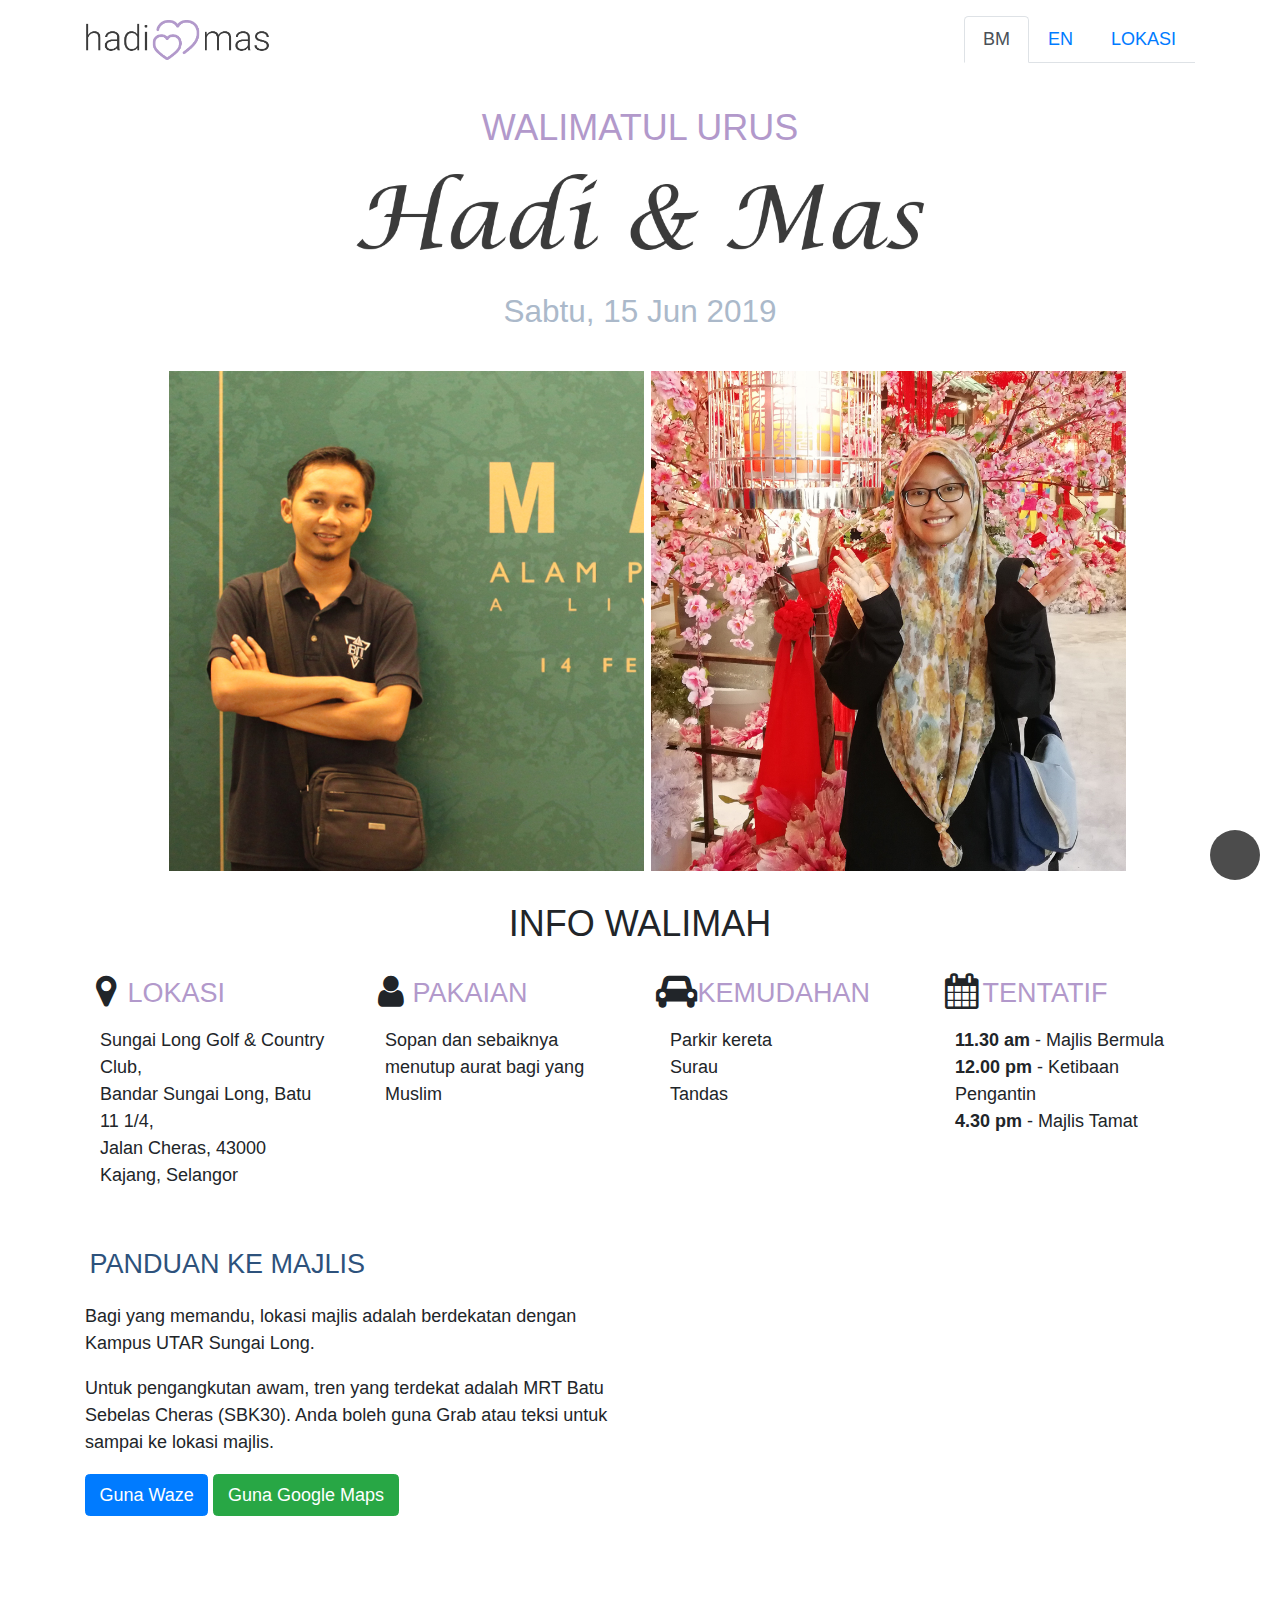
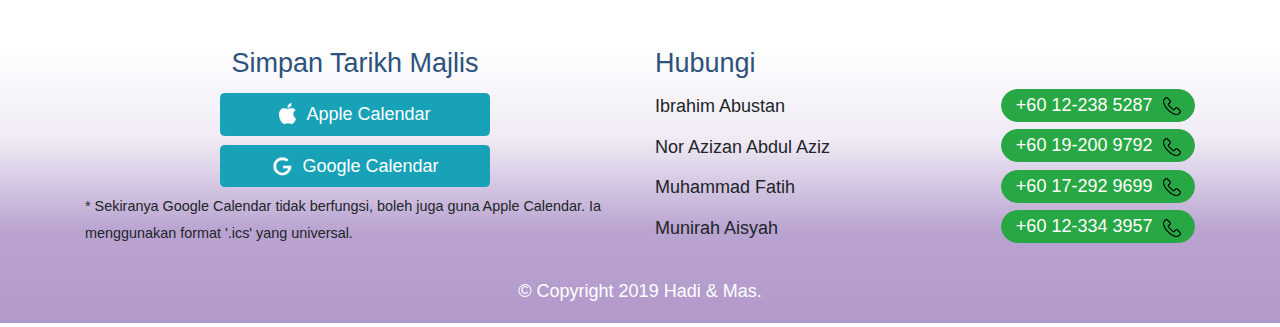
==== index.html @ 444131fc "redesign gambar pengantin and optimized image" ====
<!DOCTYPE html>
<html>

<head>
  <meta charset="utf-8">
  <meta name="viewport" content="width=device-width, initial-scale=1">
  <title>Walimatul Urus Hadi &amp; Mastura</title>
  <meta name="author" content="Mastura.AI">

  <!-- CSS dependencies -->
  <link rel="stylesheet" href="https://maxcdn.bootstrapcdn.com/font-awesome/4.5.0/css/font-awesome.min.css">
  <!-- <link rel="stylesheet" href="https://cdnjs.cloudflare.com/ajax/libs/font-awesome/4.7.0/css/font-awesome.min.css" type="text/css"> -->
  <!-- <link rel="stylesheet" href="assets/css/wireframe.css"> -->
  <link rel="stylesheet" href="https://use.fontawesome.com/releases/v5.1.0/css/all.css" integrity="sha384-lKuwvrZot6UHsBSfcMvOkWwlCMgc0TaWr+30HWe3a4ltaBwTZhyTEggF5tJv8tbt" crossorigin="anonymous">
  <link rel="stylesheet" href="https://maxcdn.bootstrapcdn.com/bootstrap/4.0.0/css/bootstrap.min.css" integrity="sha384-Gn5384xqQ1aoWXA+058RXPxPg6fy4IWvTNh0E263XmFcJlSAwiGgFAW/dAiS6JXm" crossorigin="anonymous">
  <link rel="stylesheet" href="assets/css/customStyle.css">

  <!-- Global site tag (gtag.js) - Google Analytics -->
  <script async src="https://www.googletagmanager.com/gtag/js?id=UA-134159920-1"></script>
  <script>
    window.dataLayer = window.dataLayer || [];
    function gtag(){dataLayer.push(arguments);}
    gtag('js', new Date());

    gtag('config', 'UA-134159920-1');
  </script>
</head>

<body>
  <nav class="navbar navbar-expand-md  navbar-light">
    <div class="container">
      <a href="#" class="navbar-brand d-flex align-items-center">
        <img src="assets/logo.png" class="d-inline-block align-top" alt="" height="50">
        <strong></strong>
      </a>
      <button class="navbar-toggler navbar-toggler-right" type="button" data-toggle="collapse" data-target="#navbar2SupportedContent">
        <span class="navbar-toggler-icon "></span>
      </button>
      <div class="collapse navbar-collapse text-center justify-content-end" id="navbar2SupportedContent">
        <ul class="nav nav-tabs">
          <li class="nav-item">
            <a class="active nav-link" href="" onclick="">BM</a>
          </li>
          <li class="nav-item">
            <a class="nav-link" href="" onclick="">EN</a>
          </li>
          <li class="nav-item">
            <a class="nav-link" href="" onclick="">LOKASI</a>
          </li>
        </ul>
      </div>
    </div>
  </nav>
  <div class="text-center text-tarikh w-100 py-4">
    <div class="container">
      <div class="row justify-content-center">
        <div class="col-md-9" style="max-width: 600px;"">
          <h2 class="text-uppercase text-walimah">Walimatul Urus</h2>
          <img class="img-fluid d-block" src="assets/Hadi&Mas.png">
          <h3 >Sabtu, 15 Jun 2019</h3>
        </div>
      </div>
    </div>
  </div>
  <div class="">
    <div class="container">
      <div class="row">
        <div class="col-md-1"></div>

        <div class="col-md-5 bg-hadi-cover">
          <!-- <img class="d-block box-shadow img-fluid p-1" src="assets/Hadi.jpg">  -->
        </div>
        <div class="col-md-5 bg-mas-cover">
          <!-- <img class="d-block box-shadow img-fluid p-1" src="assets/Mas.jpg">  -->
        </div>
        <div class="col-md-1"></div>

      </div>
    </div>
  </div>
  <div class="py-3">
    <div class="container">
      <div class="row">
        <div class="col-md-12 my-2">
          <h2 class="text-center">INFO WALIMAH</h2>
        </div>
      </div>
      <div class="row">

        <div class="col-md-3">
          <div class="row no-gutters my-2">
              <div class="col-2 text-center">
              <i class="d-block fa fa-2x fa-map-marker"></i>
            </div>
            <div class="col-10 mt-1">
              <h4 class="text-walimah">
                LOKASI
              </h4>
            </div>
          </div>
          <div class="col-12 text-lg order-lg-1">
            <p>Sungai Long Golf & Country Club, <br>
              Bandar Sungai Long, Batu 11 1/4, <br>
              Jalan Cheras, 43000 Kajang, Selangor</p>
          </div>
        </div>

        <div class="col-md-3">
          <div class="row no-gutters my-2">
              <div class="col-2 text-center">
              <i class="fa fa-user d-block fa-2x"></i>
            </div>
            <div class="col-10 mt-1">
              <h4 class="text-walimah">
                PAKAIAN
              </h4>
            </div>
          </div>
          <div class="col-12">
            <p>Sopan dan sebaiknya menutup aurat bagi yang Muslim</p>
          </div>
        </div>

        <div class="col-md-3">
          <div class="row no-gutters my-2">
            <div class="col-2 text-center">
              <i class="fa fa-2x fa-car"></i>
            </div>
            <div class="col-10 mt-1">
              <h4 class="text-walimah">
              KEMUDAHAN
              </h4>
            </div>
          </div>
          <div class="col-12">
            <p>Parkir kereta
              <br>Surau
              <br>Tandas
            </p>
          </div>
        </div>

        <div class="col-md-3">
          <div class="row no-gutters my-2">
            <div class="col-2 text-center">
              <i class="d-block mx-auto fa fa-2x fa-calendar"></i>
            </div>
            <div class="col-10 mt-1">
              <h4 class="text-walimah">
              TENTATIF
              </h4>
            </div>
          </div>
          <div class="col-12">
            <p>
              <strong>11.30 am</strong> - Majlis Bermula<br>
              <strong>12.00 pm</strong> - Ketibaan Pengantin<br>
              <strong>4.30 pm</strong> - Majlis Tamat
            </p>
          </div>
        </div>

      </div>
    </div>
  </div>

  <div class="py-3">
    <div class="container">
      <div class="row">
        <div class="col-md-6 mb-4">
          <h4 class="text-dark p-1">
            PANDUAN KE MAJLIS
          </h4>
          <p class="my-3">
              Bagi yang memandu, lokasi majlis adalah berdekatan dengan Kampus UTAR Sungai Long.</p>
          <p class="my-3">
              Untuk pengangkutan awam, tren yang terdekat adalah MRT Batu Sebelas Cheras (SBK30). Anda boleh guna Grab atau teksi untuk sampai ke lokasi majlis.</p>
          <a class="btn btn-primary"
            href="https://waze.com/ul/hw283k9cqy" target="_blank">Guna Waze </a>
          <a class="btn btn-success"
            href="https://goo.gl/maps/rqmS5gScA3T2" target="_blank">Guna Google Maps </a>
        </div>
        <div class="col-md-6 my-2">
            <iframe src="https://www.google.com/maps/embed?pb=!1m14!1m8!1m3!1d31873.569525898343!2d101.7592323!3d3.0420231!3m2!1i1024!2i768!4f13.1!3m3!1m2!1s0x31cc3358bcd75da1%3A0x70e3d50fc42bfb59!2sSungai+Long+Golf+%26+Country+Club!5e0!3m2!1sen!2smy!4v1549622016093" 
              width="600" height="350" frameborder="0" style="border:0" allowfullscreen></iframe>
        </div>
      </div>
    </div>
  </div>
  <div class="bg-primary filter-fade-in mt-3 mb-1">
    <div class="container">
      <div class="row">

        <div class="col-md-6 mb-4">
          <h4 class="text-center text-dark">Simpan Tarikh Majlis</h4>

          <div class="row mt-2">
            <div class="col-12 text-center my-1">
              <a class="btn btn-info col-sm-6" target="_blank" href="./assets/hadixmas_wedding.ics">
                <img class="apple" src="./assets/apple-logo.png">
                  Apple Calendar
              </a>
            </div>
            <div class="col-12 text-center my-1">
              <a  class="btn btn-info col-sm-6" target="_blank" 
                href="https://calendar.google.com/event?action=TEMPLATE&tmeid=NDducWpnNWltYnI3MzZxMzdxcmNsNXEzNHMgNGhxNGlnaDdidm90Y2pidGdoZW42bWc3MG9AZw&tmsrc=4hq4igh7bvotcjbtghen6mg70o%40group.calendar.google.com">
                <img class="google" src="./assets/google-logo.png">                
                Google Calendar              
              </a>
            </div>
          </div>
          <small>* Sekiranya Google Calendar tidak berfungsi, boleh juga guna Apple Calendar. Ia menggunakan format '.ics' yang universal.</small>
        </div>

        <div class="text-left col-md-6 mb-4 no-gutters">
          <h4 class="text-dark">Hubungi</h4>

          <ul class="list-inline mb-2">
            <li class="list-inline-item mt-1">
              Ibrahim Abustan
            </li>
            <li class="list-inline-item float-right">
              <button type="button" class="btn btn-success contact" data-toggle="modal" data-target="#contactPerson1">
                +60 12-238 5287
                <img class="phone" src="./assets/phone-icon.png">
              </button>
            </li>
          </ul>

          <!-- Modal -->
          <div class="modal fade" id="contactPerson1" tabindex="-1" role="dialog" aria-labelledby="contactPerson1Label" aria-hidden="true">
            <div class="modal-dialog modal-dialog-centered" role="document">
              <div class="modal-content">
                <div class="modal-header">
                  <h5 class="modal-title" id="contactPerson1Label">Contact</h5>
                  <button type="button" class="close" data-dismiss="modal" aria-label="Close">
                    <span aria-hidden="true">&times;</span>
                  </button>
                </div>
                <div class="modal-body">
                  <ul class="list-group list-group-flush">
                    <li class="list-group-item bg-light py-1">
                      <a href="https://api.whatsapp.com/send?phone=60122385287" class="ga-contact-call ">
                        <img class="whatsapp" src="./assets/whatsapp-icon.png">
                        <span class="whatsapp-text align-middle">Whatsapp</span>
                      </a>
                    </li>
                    <li class="list-group-item bg-light py-1">
                      <a class="ga-contact-call " href="tel:60122385287">
                        <img class="call" src="./assets/phone-icon.png">
                        <span class="call-text align-middle">Call</span>
                      </a>
                    </li>
                  </ul>
                </div>
              </div>
            </div>
          </div>

          <ul class="list-inline mb-2">
            <li class="list-inline-item mt-1">
              Nor Azizan Abdul Aziz
            </li>
            <li class="list-inline-item float-right">
              <button type="button" class="btn btn-success contact" data-toggle="modal" data-target="#contactPerson2">
                +60 19-200 9792
                <img class="phone" src="./assets/phone-icon.png">
              </button>
            </li>
          </ul>

          <!-- Modal -->
          <div class="modal fade" id="contactPerson2" tabindex="-1" role="dialog" aria-labelledby="contactPerson2Label" aria-hidden="true">
            <div class="modal-dialog modal-dialog-centered" role="document">
              <div class="modal-content">
                <div class="modal-header">
                  <h5 class="modal-title" id="contactPerson2Label">Contact</h5>
                  <button type="button" class="close" data-dismiss="modal" aria-label="Close">
                    <span aria-hidden="true">&times;</span>
                  </button>
                </div>
                <div class="modal-body">
                  <ul class="list-group list-group-flush">
                    <li class="list-group-item bg-light py-1">
                      <a href="https://api.whatsapp.com/send?phone=60192009792" class="ga-contact-call ">
                        <img class="whatsapp" src="./assets/whatsapp-icon.png">
                        <span class="whatsapp-text align-middle">Whatsapp</span>
                      </a>
                    </li>
                    <li class="list-group-item bg-light py-1">
                      <a class="ga-contact-call " href="tel:60192009792">
                        <img class="call" src="./assets/phone-icon.png">
                        <span class="call-text align-middle">Call</span>
                      </a>
                    </li>
                  </ul>
                </div>
              </div>
            </div>
          </div>

          <ul class="list-inline mb-2">
            <li class="list-inline-item mt-1">
              Muhammad Fatih
            </li>
            <li class="list-inline-item float-right">
              <button type="button" class="btn btn-success contact" data-toggle="modal" data-target="#contactPerson3">
                +60 17-292 9699
                <img class="phone" src="./assets/phone-icon.png">
              </button>
            </li>
          </ul>

          <!-- Modal -->
          <div class="modal fade" id="contactPerson3" tabindex="-1" role="dialog" aria-labelledby="contactPerson3Label" aria-hidden="true">
            <div class="modal-dialog modal-dialog-centered" role="document">
              <div class="modal-content">
                <div class="modal-header">
                  <h5 class="modal-title" id="contactPerson3Label">Contact</h5>
                  <button type="button" class="close" data-dismiss="modal" aria-label="Close">
                    <span aria-hidden="true">&times;</span>
                  </button>
                </div>
                <div class="modal-body">
                  <ul class="list-group list-group-flush">
                    <li class="list-group-item bg-light py-1">
                      <a href="https://api.whatsapp.com/send?phone=60172929699" class="ga-contact-call ">
                        <img class="whatsapp" src="./assets/whatsapp-icon.png">
                        <span class="whatsapp-text align-middle">Whatsapp</span>
                      </a>
                    </li>
                    <li class="list-group-item bg-light py-1">
                      <a class="ga-contact-call " href="tel:60172929699">
                        <img class="call" src="./assets/phone-icon.png">
                        <span class="call-text align-middle">Call</span>
                      </a>
                    </li>
                  </ul>
                </div>
              </div>
            </div>
          </div>

          <ul class="list-inline mb-2">
            <li class="list-inline-item mt-1">
              Munirah Aisyah
            </li>
            <li class="list-inline-item float-right">
              <button type="button" class="btn btn-success contact" data-toggle="modal" data-target="#contactPerson4">
                +60 12-334 3957
                <img class="phone" src="./assets/phone-icon.png">
              </button>
            </li>
          </ul>

          <!-- Modal -->
          <div class="modal fade" id="contactPerson4" tabindex="-1" role="dialog" aria-labelledby="contactPerson4Label" aria-hidden="true">
            <div class="modal-dialog modal-dialog-centered" role="document">
              <div class="modal-content">
                <div class="modal-header">
                  <h5 class="modal-title" id="contactPerson4Label">Contact</h5>
                  <button type="button" class="close" data-dismiss="modal" aria-label="Close">
                    <span aria-hidden="true">&times;</span>
                  </button>
                </div>
                <div class="modal-body">
                  <ul class="list-group list-group-flush">
                    <li class="list-group-item bg-light py-1">
                      <a href="https://api.whatsapp.com/send?phone=60123343957" class="ga-contact-call ">
                        <img class="whatsapp" src="./assets/whatsapp-icon.png">
                        <span class="whatsapp-text align-middle">Whatsapp</span>
                      </a>
                    </li>
                    <li class="list-group-item bg-light py-1">
                      <a class="ga-contact-call " href="tel:60123343957">
                        <img class="call" src="./assets/phone-icon.png">
                        <span class="call-text align-middle">Call</span>
                      </a>
                    </li>
                  </ul>
                </div>
              </div>
            </div>
          </div>
        </div>
      </div>

      <div class="row">
        <div class="col-md-12">
          <p class="text-center text-white">© Copyright 2019 Hadi & Mas. </p>
        </div>
      </div>

    </div>
  </div>

  <a onclick="topFunction()" id="myBtn" class="return-to-top" title="Go to top">
      <i class="fas fa-5x fa-angle-up"></i>
  </a>
  <!-- jQuery library -->
  <script src="https://code.jquery.com/jquery-3.2.1.slim.min.js" 
          integrity="sha384-KJ3o2DKtIkvYIK3UENzmM7KCkRr/rE9/Qpg6aAZGJwFDMVNA/GpGFF93hXpG5KkN" 
          crossorigin="anonymous"></script>
  <!-- Popper -->
  <script src="https://cdnjs.cloudflare.com/ajax/libs/popper.js/1.12.9/umd/popper.min.js" 
          integrity="sha384-ApNbgh9B+Y1QKtv3Rn7W3mgPxhU9K/ScQsAP7hUibX39j7fakFPskvXusvfa0b4Q" 
          crossorigin="anonymous"></script>
  <!-- Latest compiled and minified Bootstrap JavaScript -->
  <script src="https://maxcdn.bootstrapcdn.com/bootstrap/4.0.0/js/bootstrap.min.js" 
          integrity="sha384-JZR6Spejh4U02d8jOt6vLEHfe/JQGiRRSQQxSfFWpi1MquVdAyjUar5+76PVCmYl" 
          crossorigin="anonymous"></script>

  
  <!-- =======  custom script start here ======= -->

  <script>
    // When the user clicks on the button, scroll to the top of the document
    function topFunction() {
        document.body.scrollTop = 0;
        document.documentElement.scrollTop = 0;
    }
  </script>

</body>

</html>
---- assets/css/customStyle.css ----
iframe {
    display: block;
    width: 100%;
}

html,
body {
    font-size: 14px !important;
}

.h1 {
    font-size: 1.602em;
}

.h2 {
    font-size: 1.424em;
}

.h3 {
    font-size: 1.266em;
}

.h4 {
    font-size: 1.125em;
}

.h5 {
    font-size: 0.889em;
}

.h6 {
    font-size: 0.79em;
}

.display-1 {
    font-size: 3.906em;
}

.display-2 {
    font-size: 3.125em;
}

.display-3 {
    font-size: 2.5em;
}

.display-4 {
    font-size: 2em;
}


.return-to-top {
    position: fixed;
    bottom: 20px;
    right: 20px;
    background: rgb(0, 0, 0);
    background: rgba(0, 0, 0, 0.7);
    width: 50px;
    height: 50px;
    display: block;
    text-decoration: none;
    -webkit-border-radius: 35px;
    -moz-border-radius: 35px;
    border-radius: 35px;
    -webkit-transition: all 0.3s linear;
    -moz-transition: all 0.3s ease;
    -ms-transition: all 0.3s ease;
    -o-transition: all 0.3s ease;
    transition: all 0.3s ease;
}

.return-to-top i {
    color: #fff;
    margin: 0;
    position: relative;
    left: 16px;
    top: 6px;
    font-size: 30px;
    -webkit-transition: all 0.3s ease;
    -moz-transition: all 0.3s ease;
    -ms-transition: all 0.3s ease;
    -o-transition: all 0.3s ease;
    transition: all 0.3s ease;
}

.return-to-top:hover {
    background: rgba(0, 0, 0, 0.9);
}

.return-to-top:hover i {
    color: #fff;
    top: 1px;
}

.bg-hadi-cover {
    max-width: 100%;
    height: 500px;
    background: url(../Hadi.jpg);
    background-size: cover;
    margin: 0.2em;
    background-position-x: 0em;
}

.bg-mas-cover {
    max-width: 100%;
    height: 500px;
    background: url(../Mas.jpg);
    background-size: cover;
    margin: 0.2em;
    background-position-x: -1em;
}

@media screen and (max-width: 900px) {

    .bg-mas-cover {
        max-width: 100%;
        height: 500px;
        background: url(../Mas.jpg);
        background-size: cover;
        margin: 0.2em;
        background-position-x: -9em;
    }
}

@media screen and (max-width: 600px) {

    .return-to-top {
        position: fixed;
        bottom: 15px;
        right: 15px;
        background: rgb(0, 0, 0);
        background: rgba(0, 0, 0, 0.7);
        width: 45px;
        height: 45px;
        display: block;
        text-decoration: none;
        -webkit-border-radius: 35px;
        -moz-border-radius: 35px;
        border-radius: 35px;
        -webkit-transition: all 0.3s linear;
        -moz-transition: all 0.3s ease;
        -ms-transition: all 0.3s ease;
        -o-transition: all 0.3s ease;
        transition: all 0.3s ease;
    }
    
    .return-to-top i {
        color: #fff;
        margin: 0;
        position: relative;
        left: 14px;
        top: 6px;
        font-size: 30px;
        -webkit-transition: all 0.3s ease;
        -moz-transition: all 0.3s ease;
        -ms-transition: all 0.3s ease;
        -o-transition: all 0.3s ease;
        transition: all 0.3s ease;
    }
    .bg-hadi-cover {
        width: 48%;
        height: 300px;
        background: url("../Hadi.jpg");
        background-size: cover;
        margin: 0.2em;
        background-position-x: -1em;
    }
    .bg-mas-cover {
        width: 48%;
        height: 300px;
        background: url("../Mas.jpg");
        background-size: cover;
        margin: 0.2em;
        background-position-x: -6em;
    }
}



@media (min-width: 48em) {
    .h1 {
        font-size: 2.441em;
    }
    .h2 {
        font-size: 1.953em;
    }
    .h3 {
        font-size: 1.563em;
    }
    .h4 {
        font-size: 1.25em;
    }
    .display-1 {
        font-size: 6em;
    }
    .display-2 {
        font-size: 5.5em;
    }
    .display-3 {
        font-size: 4.5em;
    }
    .display-4 {
        font-size: 3.5em;
    }
}

/* Large devices (desktops, 62em and up) */

@media (min-width: 62em) {
    html,
    body {
        font-size: 16px !important;
    }
}

/* Extra large devices (large desktops, 75em and up) */

@media (min-width: 75em) {
    html,
    body {
        font-size: 18px !important;
    }
}



.sticky-action {
    box-shadow: 0 2px 8px rgba(0,0,0,.7);
    background-color: #fff;
    width: 100%;
    position: fixed;
    bottom: 0%;
    margin: 0 auto;
    left: 0;
    right: 0;
    max-width: 400px;
    padding: 5px 0;
    z-index: 10;
    font-weight: 400;
    font-style: normal;
}

img[class~=whatsapp] {
    /* height: .239583333in; */
    /* height: 24px; */
    /* margin: 0px -12px 2px -7px; */
    height: 50px;
    /* box-shadow: 2px 2px 9px #999;
    border-radius: 50px;
    background-color: #25d366; */
}

img[class~=phone] {
    height: 18px;
    margin-left: 5px;
    /* margin: 14px; */
}

img[class~=call] {
    height: 23px;
    margin: 14px;
}

img[class~=google] {
    /* display: block; */
    margin: 2px 3px 1px 1px;
    height: 22px;
}

img[class~=apple] {
    /* display: block; */
    margin: 0px 6px 4px 0px;
    height: 21px;
}

.whatsapp-text{
    font-size: 20px;
    padding-left: 15px;
}

.call-text{
    font-size: 20px;
    padding-left: 15px;
}

.ga-contact-call{
    display: block;
}

.contact{
    border-radius: 25px;
    padding-top: 2px;
    padding-bottom: 2px;
}

.crop {
    max-width: 375px; 
    overflow: hidden; 
}

/* .bg-cover {
    width: 200px;
    height: 300px;
    background: url("../Hadi.jpg");
    background-size: cover;
    outline: 1px solid red;
  } */

.crop img { 
    max-width: initial; /* Maybe optional. See note below */ 
}

.float{
	/* position:fixed;
	width:60px;
	height:60px;
	bottom:40px;
	right:40px; */
    background-color: #25d366;
    color: #FFF;
    border-radius: 50px;
    text-align: center;
    /* font-size: 30px; */
    box-shadow: 2px 2px 3px #999;
    /* z-index: 100; */
    padding: 6px;
}



/* COLORING */

.text-walimah {
    color: #b299cb !important;
}

.text-tarikh {
    color: #abb9ca !important;
}

.text-dark {
    color: #2d527c !important;
}

h2, .h2 {
    font-size: 2rem;
}

.text-title {
    font-weight: bolder;
}

.filter-fade-in {
    overflow: hidden;
    position: relative;
}

.filter-fade-in:before {
    position: absolute;
    top: 0px;
    left: 0px;
    width: 100%;
    height: 100%;
    content: ' ';
    background: linear-gradient(#ffffff, rgba(255, 255, 255, 0.8), rgba(255, 255, 255, 0.1), rgba(255, 255, 255, 0));
}

.bg-primary {
    background-color: #b299cb !important;
}
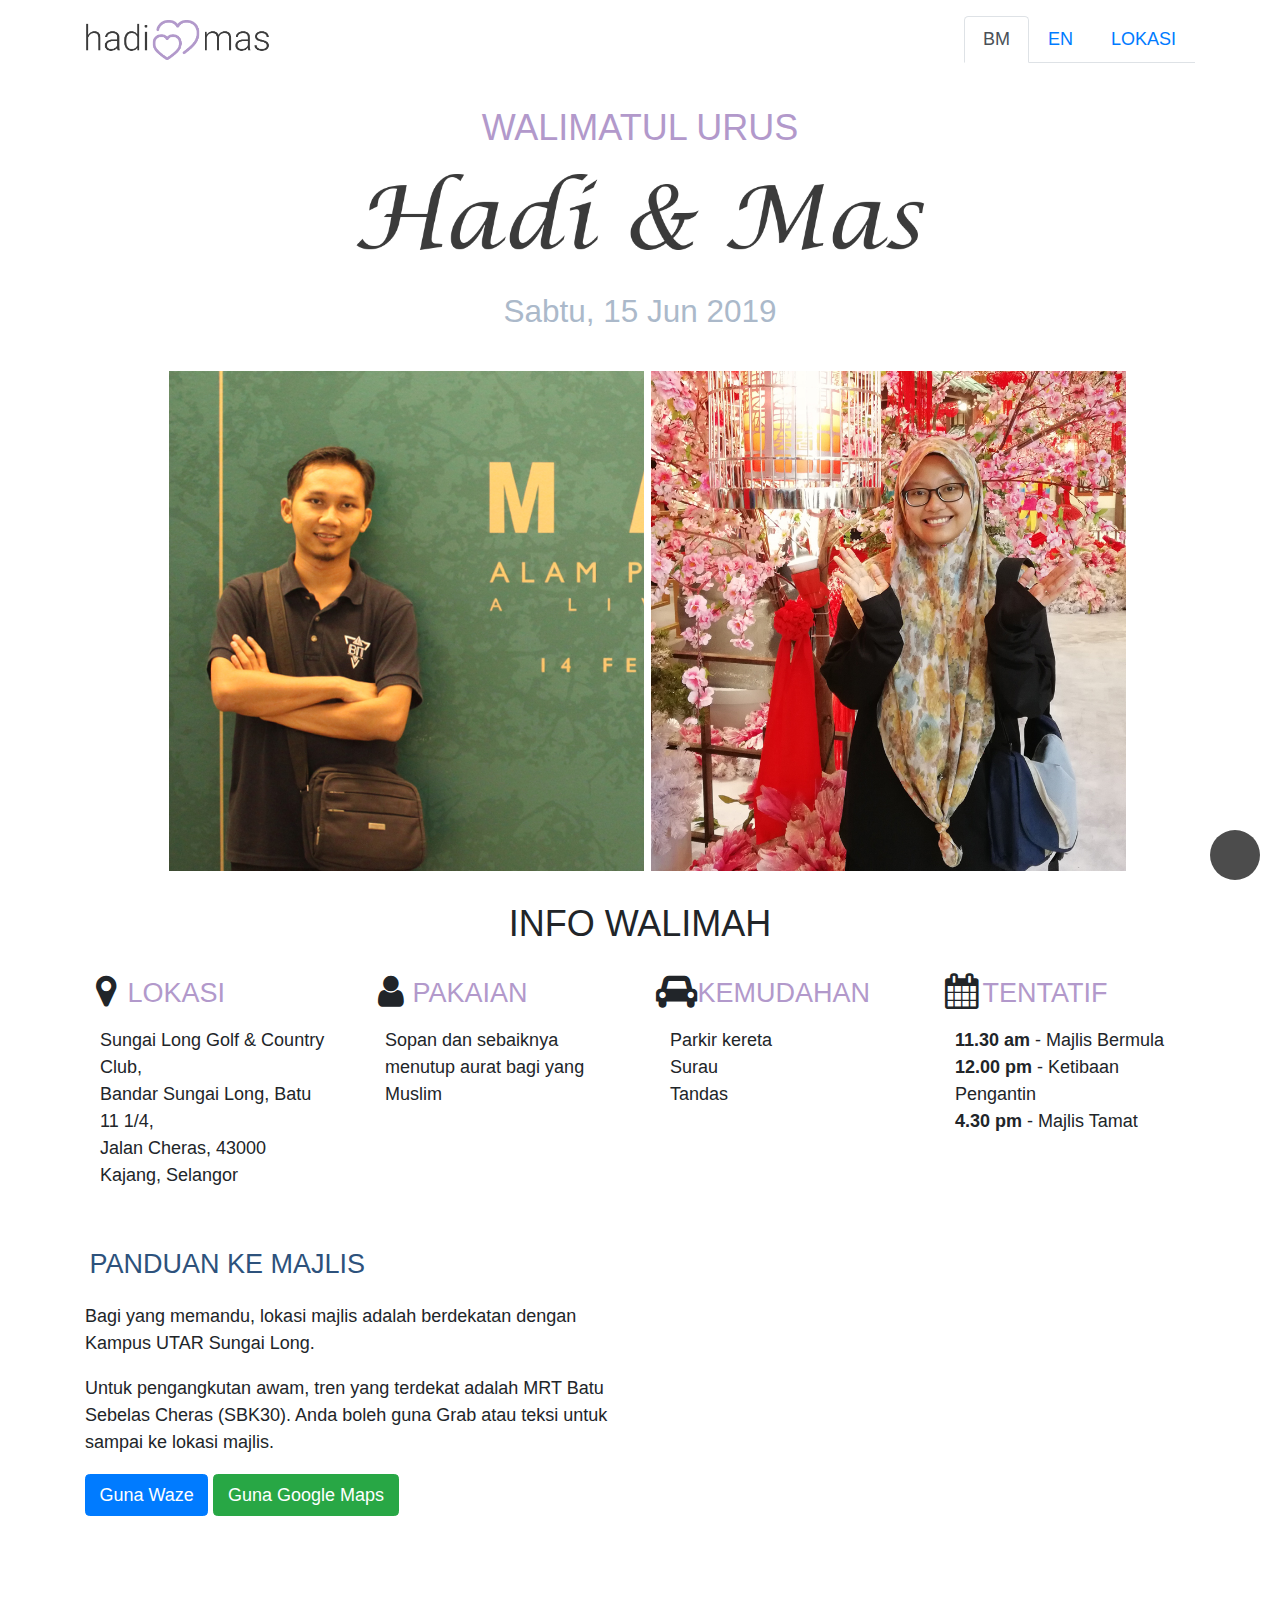
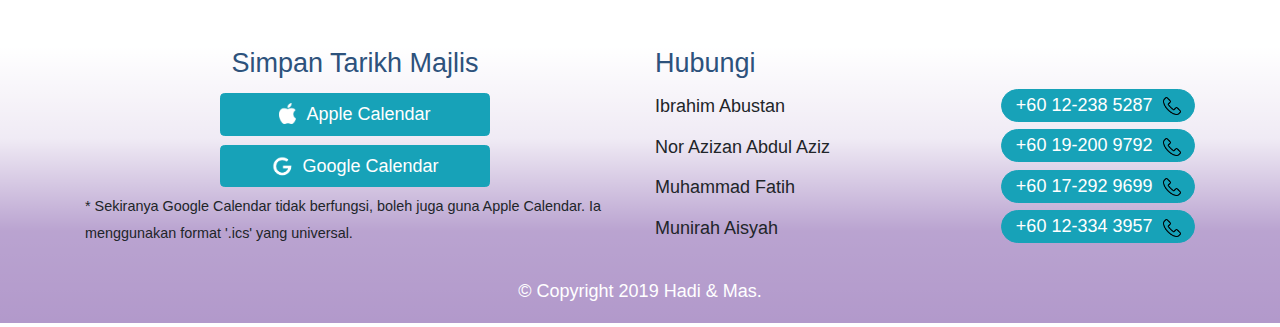
==== commit 02365e10: "add google event analytic" ====
--- a/index.html
+++ b/index.html
@@ -175,9 +175,9 @@
               Bagi yang memandu, lokasi majlis adalah berdekatan dengan Kampus UTAR Sungai Long.</p>
           <p class="my-3">
               Untuk pengangkutan awam, tren yang terdekat adalah MRT Batu Sebelas Cheras (SBK30). Anda boleh guna Grab atau teksi untuk sampai ke lokasi majlis.</p>
-          <a class="btn btn-primary"
+          <a class="btn btn-primary" onclick="mapEventWaze()"
             href="https://waze.com/ul/hw283k9cqy" target="_blank">Guna Waze </a>
-          <a class="btn btn-success"
+          <a class="btn btn-success" onclick="mapEventGoogle()"
             href="https://goo.gl/maps/rqmS5gScA3T2" target="_blank">Guna Google Maps </a>
         </div>
         <div class="col-md-6 my-2">
@@ -196,13 +196,13 @@
 
           <div class="row mt-2">
             <div class="col-12 text-center my-1">
-              <a class="btn btn-info col-sm-6" target="_blank" href="./assets/hadixmas_wedding.ics">
+              <a class="btn btn-info col-sm-6" onclick="CalendarApple()" target="_blank" href="./assets/hadixmas_wedding.ics">
                 <img class="apple" src="./assets/apple-logo.png">
                   Apple Calendar
               </a>
             </div>
             <div class="col-12 text-center my-1">
-              <a  class="btn btn-info col-sm-6" target="_blank" 
+              <a  class="btn btn-info col-sm-6" onclick="CalendarGoogle()" target="_blank" 
                 href="https://calendar.google.com/event?action=TEMPLATE&tmeid=NDducWpnNWltYnI3MzZxMzdxcmNsNXEzNHMgNGhxNGlnaDdidm90Y2pidGdoZW42bWc3MG9AZw&tmsrc=4hq4igh7bvotcjbtghen6mg70o%40group.calendar.google.com">
                 <img class="google" src="./assets/google-logo.png">                
                 Google Calendar              
@@ -220,7 +220,7 @@
               Ibrahim Abustan
             </li>
             <li class="list-inline-item float-right">
-              <button type="button" class="btn btn-success contact" data-toggle="modal" data-target="#contactPerson1">
+              <button type="button" onclick="contactEvent()" class="btn btn-info contact" data-toggle="modal" data-target="#contactPerson1">
                 +60 12-238 5287
                 <img class="phone" src="./assets/phone-icon.png">
               </button>
@@ -240,13 +240,13 @@
                 <div class="modal-body">
                   <ul class="list-group list-group-flush">
                     <li class="list-group-item bg-light py-1">
-                      <a href="https://api.whatsapp.com/send?phone=60122385287" class="ga-contact-call ">
+                      <a href="https://api.whatsapp.com/send?phone=60122385287" onclick="contactEventWhatsapp()" class="ga-contact-call ">
                         <img class="whatsapp" src="./assets/whatsapp-icon.png">
                         <span class="whatsapp-text align-middle">Whatsapp</span>
                       </a>
                     </li>
                     <li class="list-group-item bg-light py-1">
-                      <a class="ga-contact-call " href="tel:60122385287">
+                      <a class="ga-contact-call " href="tel:60122385287" onclick="contactEventCall()">
                         <img class="call" src="./assets/phone-icon.png">
                         <span class="call-text align-middle">Call</span>
                       </a>
@@ -262,7 +262,7 @@
               Nor Azizan Abdul Aziz
             </li>
             <li class="list-inline-item float-right">
-              <button type="button" class="btn btn-success contact" data-toggle="modal" data-target="#contactPerson2">
+              <button type="button" onclick="contactEvent()" class="btn btn-info contact" data-toggle="modal" data-target="#contactPerson2">
                 +60 19-200 9792
                 <img class="phone" src="./assets/phone-icon.png">
               </button>
@@ -282,13 +282,13 @@
                 <div class="modal-body">
                   <ul class="list-group list-group-flush">
                     <li class="list-group-item bg-light py-1">
-                      <a href="https://api.whatsapp.com/send?phone=60192009792" class="ga-contact-call ">
+                      <a href="https://api.whatsapp.com/send?phone=60192009792" onclick="contactEventWhatsapp()" class="ga-contact-call ">
                         <img class="whatsapp" src="./assets/whatsapp-icon.png">
                         <span class="whatsapp-text align-middle">Whatsapp</span>
                       </a>
                     </li>
                     <li class="list-group-item bg-light py-1">
-                      <a class="ga-contact-call " href="tel:60192009792">
+                      <a class="ga-contact-call " href="tel:60192009792" onclick="contactEventCall()">
                         <img class="call" src="./assets/phone-icon.png">
                         <span class="call-text align-middle">Call</span>
                       </a>
@@ -304,7 +304,7 @@
               Muhammad Fatih
             </li>
             <li class="list-inline-item float-right">
-              <button type="button" class="btn btn-success contact" data-toggle="modal" data-target="#contactPerson3">
+              <button type="button" onclick="contactEvent()" class="btn btn-info contact" data-toggle="modal" data-target="#contactPerson3">
                 +60 17-292 9699
                 <img class="phone" src="./assets/phone-icon.png">
               </button>
@@ -324,13 +324,13 @@
                 <div class="modal-body">
                   <ul class="list-group list-group-flush">
                     <li class="list-group-item bg-light py-1">
-                      <a href="https://api.whatsapp.com/send?phone=60172929699" class="ga-contact-call ">
+                      <a href="https://api.whatsapp.com/send?phone=60172929699" onclick="contactEventWhatsapp()" class="ga-contact-call ">
                         <img class="whatsapp" src="./assets/whatsapp-icon.png">
                         <span class="whatsapp-text align-middle">Whatsapp</span>
                       </a>
                     </li>
                     <li class="list-group-item bg-light py-1">
-                      <a class="ga-contact-call " href="tel:60172929699">
+                      <a class="ga-contact-call " href="tel:60172929699" onclick="contactEventCall()">
                         <img class="call" src="./assets/phone-icon.png">
                         <span class="call-text align-middle">Call</span>
                       </a>
@@ -346,7 +346,7 @@
               Munirah Aisyah
             </li>
             <li class="list-inline-item float-right">
-              <button type="button" class="btn btn-success contact" data-toggle="modal" data-target="#contactPerson4">
+              <button type="button" onclick="contactEvent()" class="btn btn-info contact" data-toggle="modal" data-target="#contactPerson4">
                 +60 12-334 3957
                 <img class="phone" src="./assets/phone-icon.png">
               </button>
@@ -366,13 +366,13 @@
                 <div class="modal-body">
                   <ul class="list-group list-group-flush">
                     <li class="list-group-item bg-light py-1">
-                      <a href="https://api.whatsapp.com/send?phone=60123343957" class="ga-contact-call ">
+                      <a href="https://api.whatsapp.com/send?phone=60123343957" onclick="contactEventWhatsapp()" class="ga-contact-call ">
                         <img class="whatsapp" src="./assets/whatsapp-icon.png">
                         <span class="whatsapp-text align-middle">Whatsapp</span>
                       </a>
                     </li>
                     <li class="list-group-item bg-light py-1">
-                      <a class="ga-contact-call " href="tel:60123343957">
+                      <a class="ga-contact-call " href="tel:60123343957" onclick="contactEventCall()">
                         <img class="call" src="./assets/phone-icon.png">
                         <span class="call-text align-middle">Call</span>
                       </a>
@@ -419,6 +419,34 @@
         document.body.scrollTop = 0;
         document.documentElement.scrollTop = 0;
     }
+
+    function mapEventGoogle(){
+      ga('send', 'event', 'Maps', 'click', 'Google Map');
+    }
+
+    function mapEventWaze(){
+      ga('send', 'event', 'Maps', 'click', 'Waze');
+    }
+
+    function CalendarGoogle(){
+      ga('send', 'event', 'Calendar', 'click', 'Google Calendar');
+    }
+
+    function CalendarApple(){
+      ga('send', 'event', 'Calendar', 'click', 'Apple Calendar');
+    }
+
+    function contactEvent(){
+      ga('send', 'event', 'Contact', 'click', 'button');
+    }
+
+    function contactEventWhatsapp(){
+      ga('send', 'event', 'Contact', 'click', 'Whatsapp');
+    }
+
+    function contactEventCall(){
+      ga('send', 'event', 'Contact', 'click', 'Call');
+    }
   </script>
 
 </body>
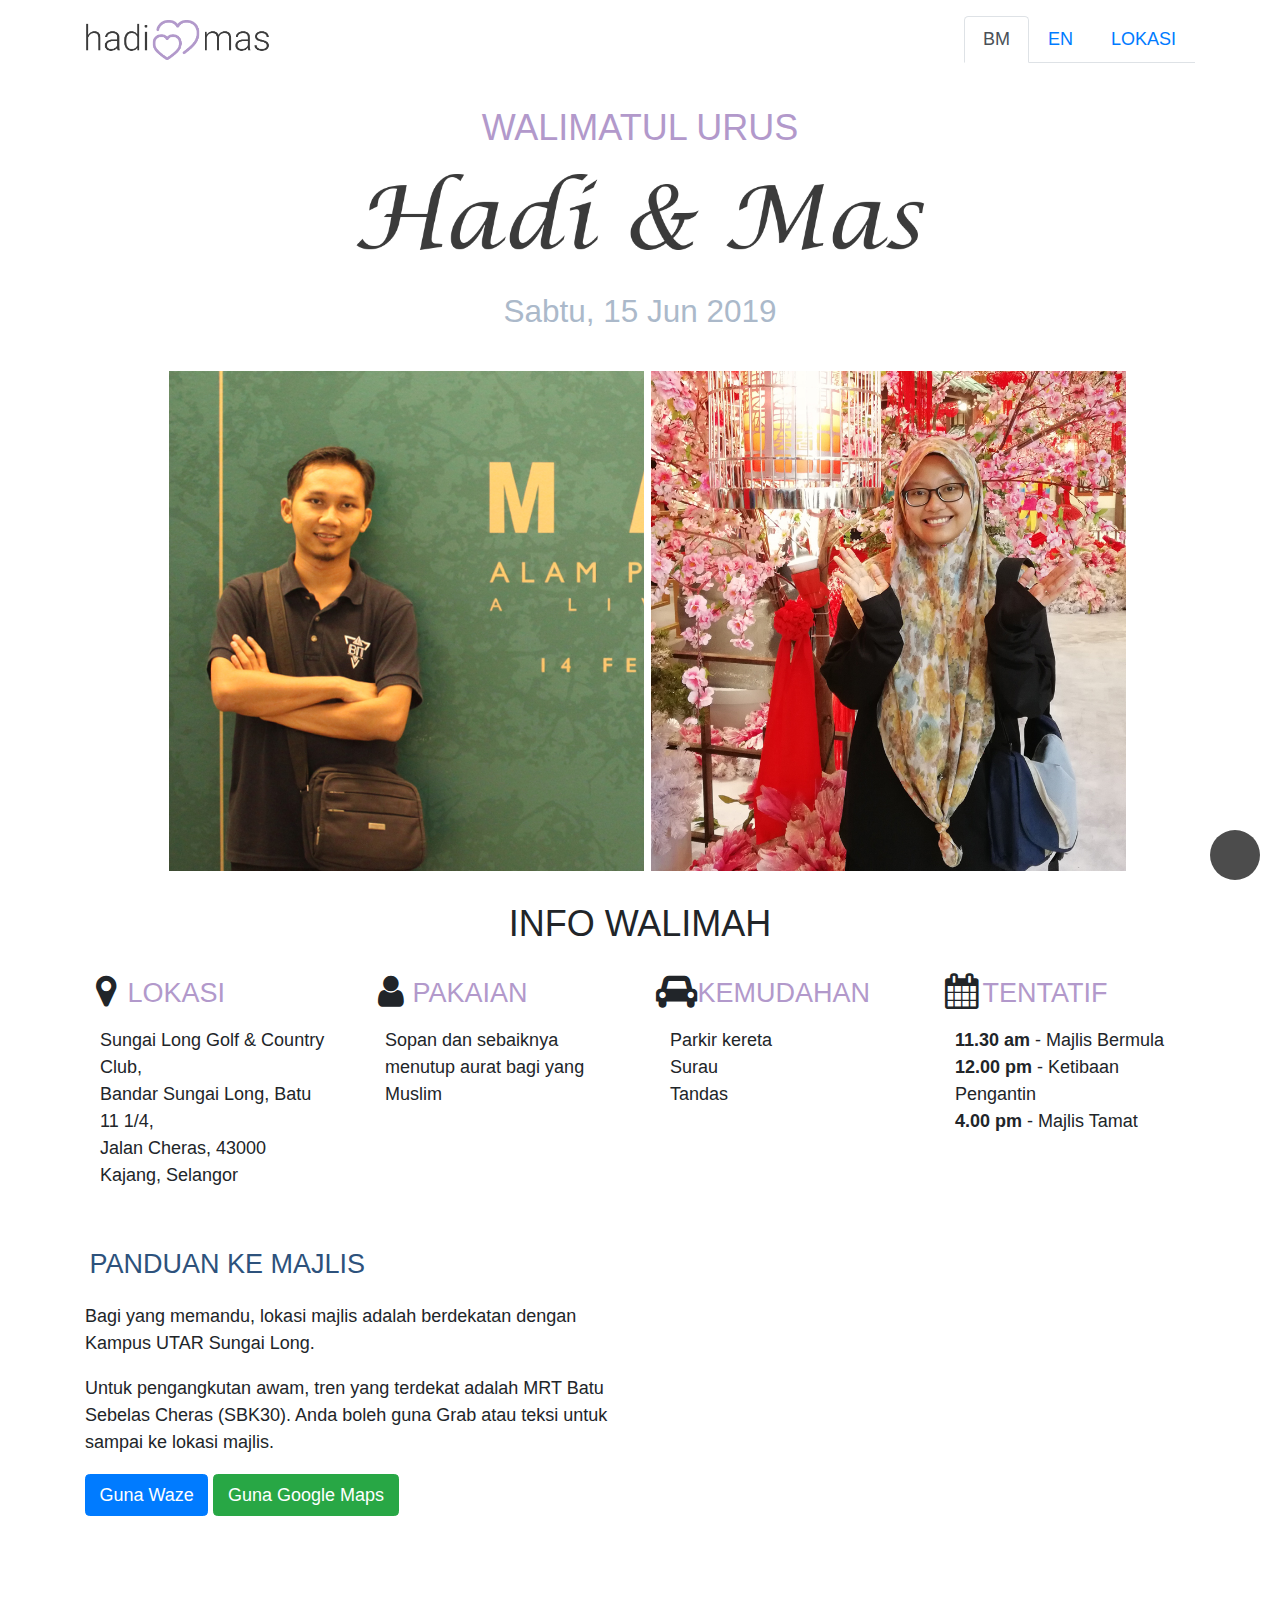
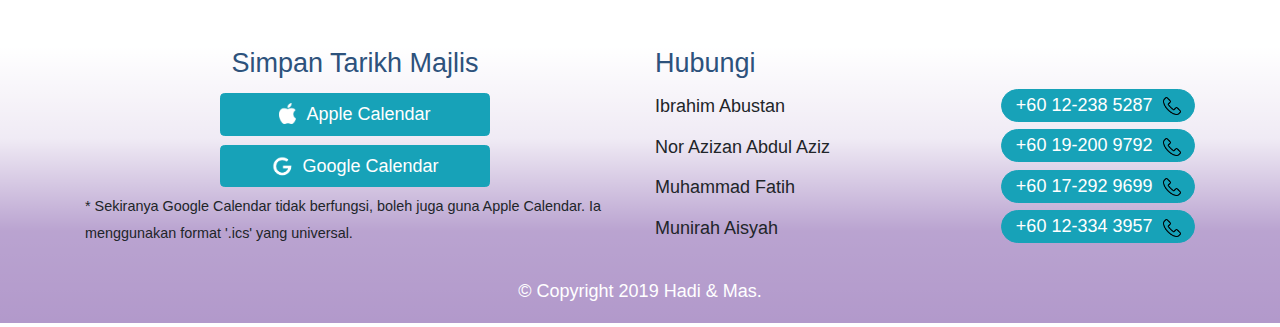
==== commit a4ca33f0: "tukar masa tamat majlis" ====
--- a/index.html
+++ b/index.html
@@ -155,7 +155,7 @@
             <p>
               <strong>11.30 am</strong> - Majlis Bermula<br>
               <strong>12.00 pm</strong> - Ketibaan Pengantin<br>
-              <strong>4.30 pm</strong> - Majlis Tamat
+              <strong>4.00 pm</strong> - Majlis Tamat
             </p>
           </div>
         </div>
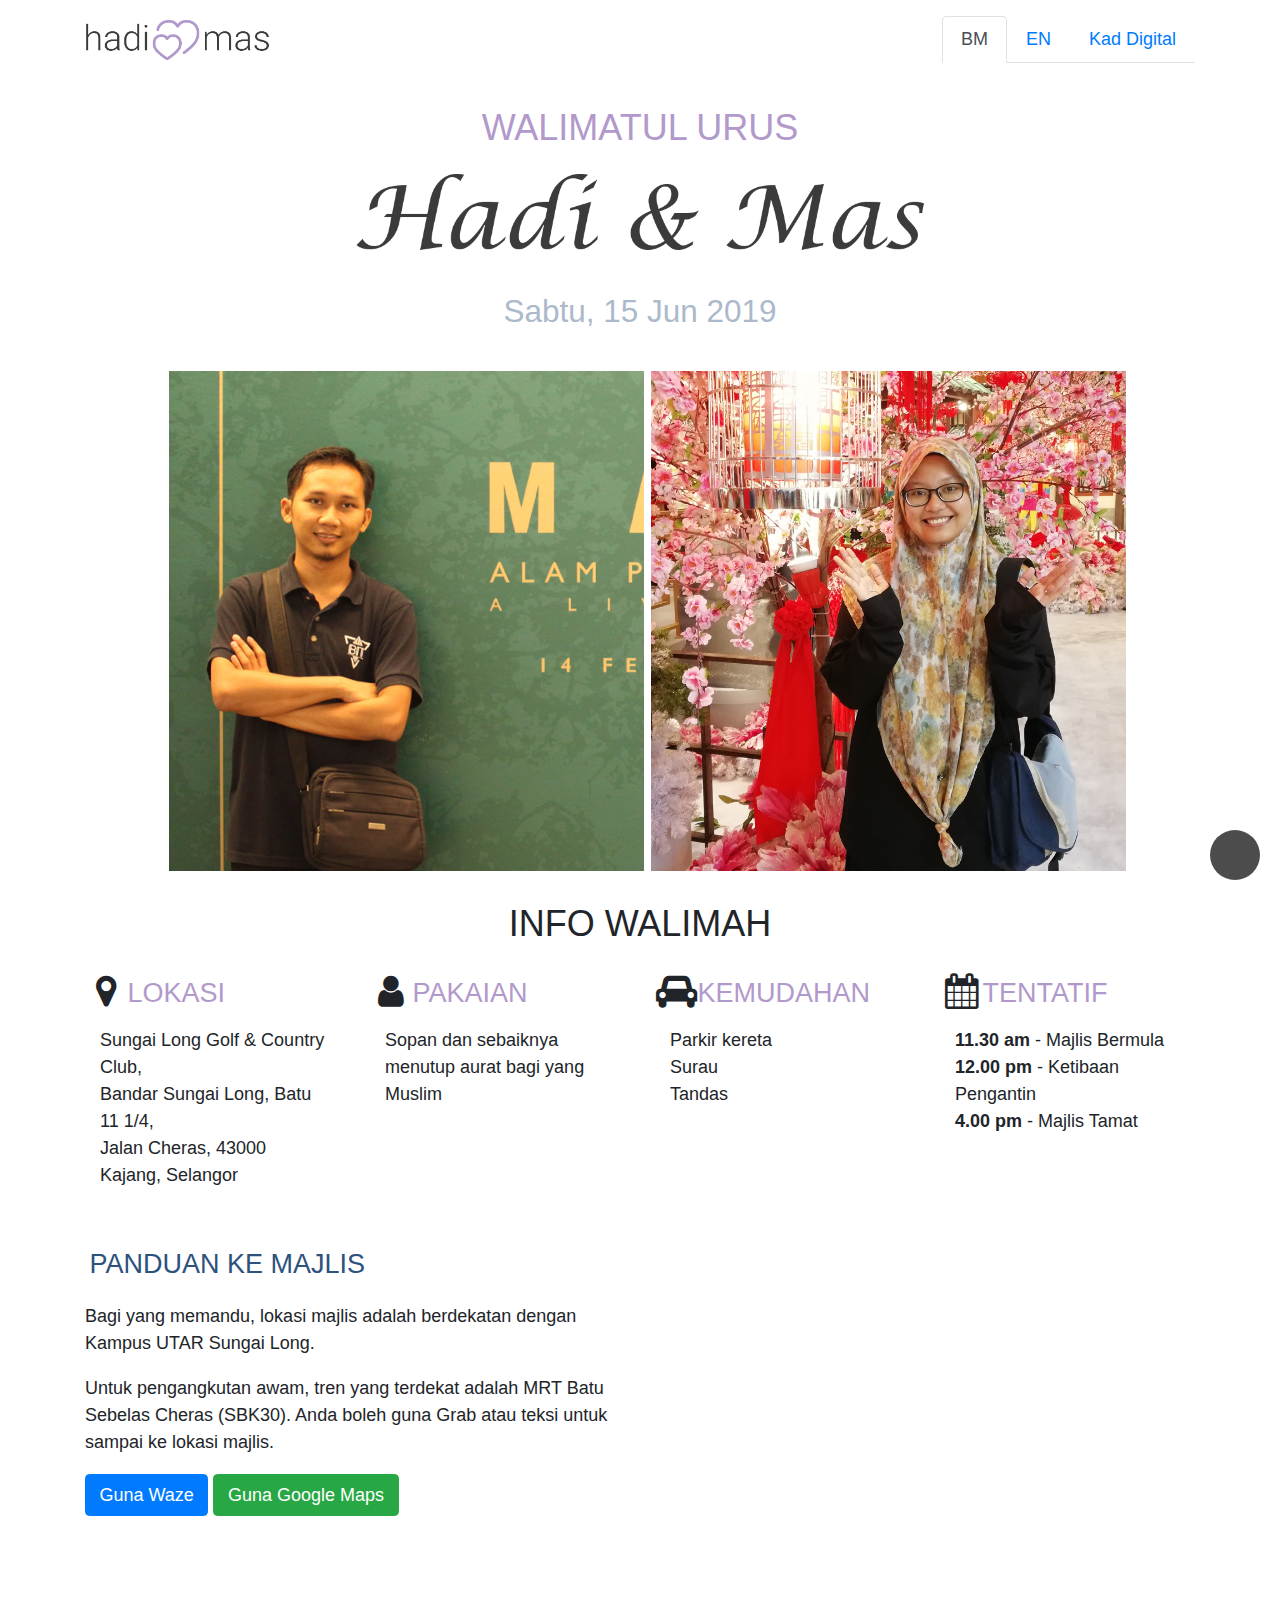
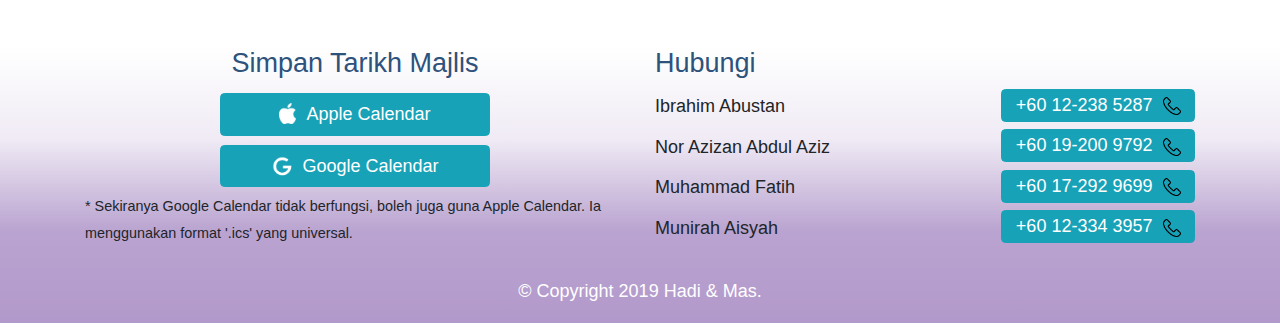
==== commit 75620de4: "change link google calendar" ====
--- a/index.html
+++ b/index.html
@@ -9,8 +9,6 @@
 
   <!-- CSS dependencies -->
   <link rel="stylesheet" href="https://maxcdn.bootstrapcdn.com/font-awesome/4.5.0/css/font-awesome.min.css">
-  <!-- <link rel="stylesheet" href="https://cdnjs.cloudflare.com/ajax/libs/font-awesome/4.7.0/css/font-awesome.min.css" type="text/css"> -->
-  <!-- <link rel="stylesheet" href="assets/css/wireframe.css"> -->
   <link rel="stylesheet" href="https://use.fontawesome.com/releases/v5.1.0/css/all.css" integrity="sha384-lKuwvrZot6UHsBSfcMvOkWwlCMgc0TaWr+30HWe3a4ltaBwTZhyTEggF5tJv8tbt" crossorigin="anonymous">
   <link rel="stylesheet" href="https://maxcdn.bootstrapcdn.com/bootstrap/4.0.0/css/bootstrap.min.css" integrity="sha384-Gn5384xqQ1aoWXA+058RXPxPg6fy4IWvTNh0E263XmFcJlSAwiGgFAW/dAiS6JXm" crossorigin="anonymous">
   <link rel="stylesheet" href="assets/css/customStyle.css">
@@ -39,13 +37,13 @@
       <div class="collapse navbar-collapse text-center justify-content-end" id="navbar2SupportedContent">
         <ul class="nav nav-tabs">
           <li class="nav-item">
-            <a class="active nav-link" href="" onclick="">BM</a>
+            <a class="active nav-link" href="index.html" onclick="">BM</a>
           </li>
           <li class="nav-item">
-            <a class="nav-link" href="" onclick="">EN</a>
+            <a class="nav-link" href="en.html" onclick="">EN</a>
           </li>
           <li class="nav-item">
-            <a class="nav-link" href="" onclick="">LOKASI</a>
+            <a class="nav-link" href="card.html" onclick="">Kad Digital</a>
           </li>
         </ul>
       </div>
@@ -203,7 +201,7 @@
             </div>
             <div class="col-12 text-center my-1">
               <a  class="btn btn-info col-sm-6" onclick="CalendarGoogle()" target="_blank" 
-                href="https://calendar.google.com/event?action=TEMPLATE&tmeid=NDducWpnNWltYnI3MzZxMzdxcmNsNXEzNHMgNGhxNGlnaDdidm90Y2pidGdoZW42bWc3MG9AZw&tmsrc=4hq4igh7bvotcjbtghen6mg70o%40group.calendar.google.com">
+                href="https://www.google.com/calendar/event?action=TEMPLATE&text=Hadi+%26+Mastura+Wedding&dates=20190615T113000/20190615T160000&details=Website%3A+https%3A%2F%2Fhadixmas.com%2F&location=Sungai+Long+Golf+%26+Country+Club%2C+Bandar+Sungai+Long%2C+43200+Kajang%2C+Selangor%2C+Malaysia&ctz=Asia/Kuala_Lumpur">
                 <img class="google" src="./assets/google-logo.png">                
                 Google Calendar              
               </a>
@@ -421,31 +419,32 @@
     }
 
     function mapEventGoogle(){
-      ga('send', 'event', 'Maps', 'click', 'Google Map');
+      gtag('event', 'click', {'event_category' : 'Maps', 'event_label' : 'Google Map'});
     }
 
     function mapEventWaze(){
-      ga('send', 'event', 'Maps', 'click', 'Waze');
+      gtag('event', 'click', {'event_category' : 'Maps', 'event_label' : 'Waze'});
     }
 
     function CalendarGoogle(){
-      ga('send', 'event', 'Calendar', 'click', 'Google Calendar');
-    }
+      gtag('event', 'click', {'event_category' : 'Calendar', 'event_label' : 'Google Calendar'});
+    }
+    
 
     function CalendarApple(){
-      ga('send', 'event', 'Calendar', 'click', 'Apple Calendar');
+      gtag('event', 'click', {'event_category' : 'Calendar', 'event_label' : 'Apple Calendar'});
     }
 
     function contactEvent(){
-      ga('send', 'event', 'Contact', 'click', 'button');
+      gtag('event', 'click', {'event_category' : 'Contact', 'event_label' : 'button'});
     }
 
     function contactEventWhatsapp(){
-      ga('send', 'event', 'Contact', 'click', 'Whatsapp');
+      gtag('event', 'click', {'event_category' : 'Contact', 'event_label' : 'Whatsapp'});
     }
 
     function contactEventCall(){
-      ga('send', 'event', 'Contact', 'click', 'Call');
+      gtag('event', 'click', {'event_category' : 'Contact', 'event_label' : 'Call'});
     }
   </script>
 
--- a/assets/css/customStyle.css
+++ b/assets/css/customStyle.css
@@ -288,7 +288,7 @@
 }
 
 .contact{
-    border-radius: 25px;
+    /* border-radius: 25px; */
     padding-top: 2px;
     padding-bottom: 2px;
 }
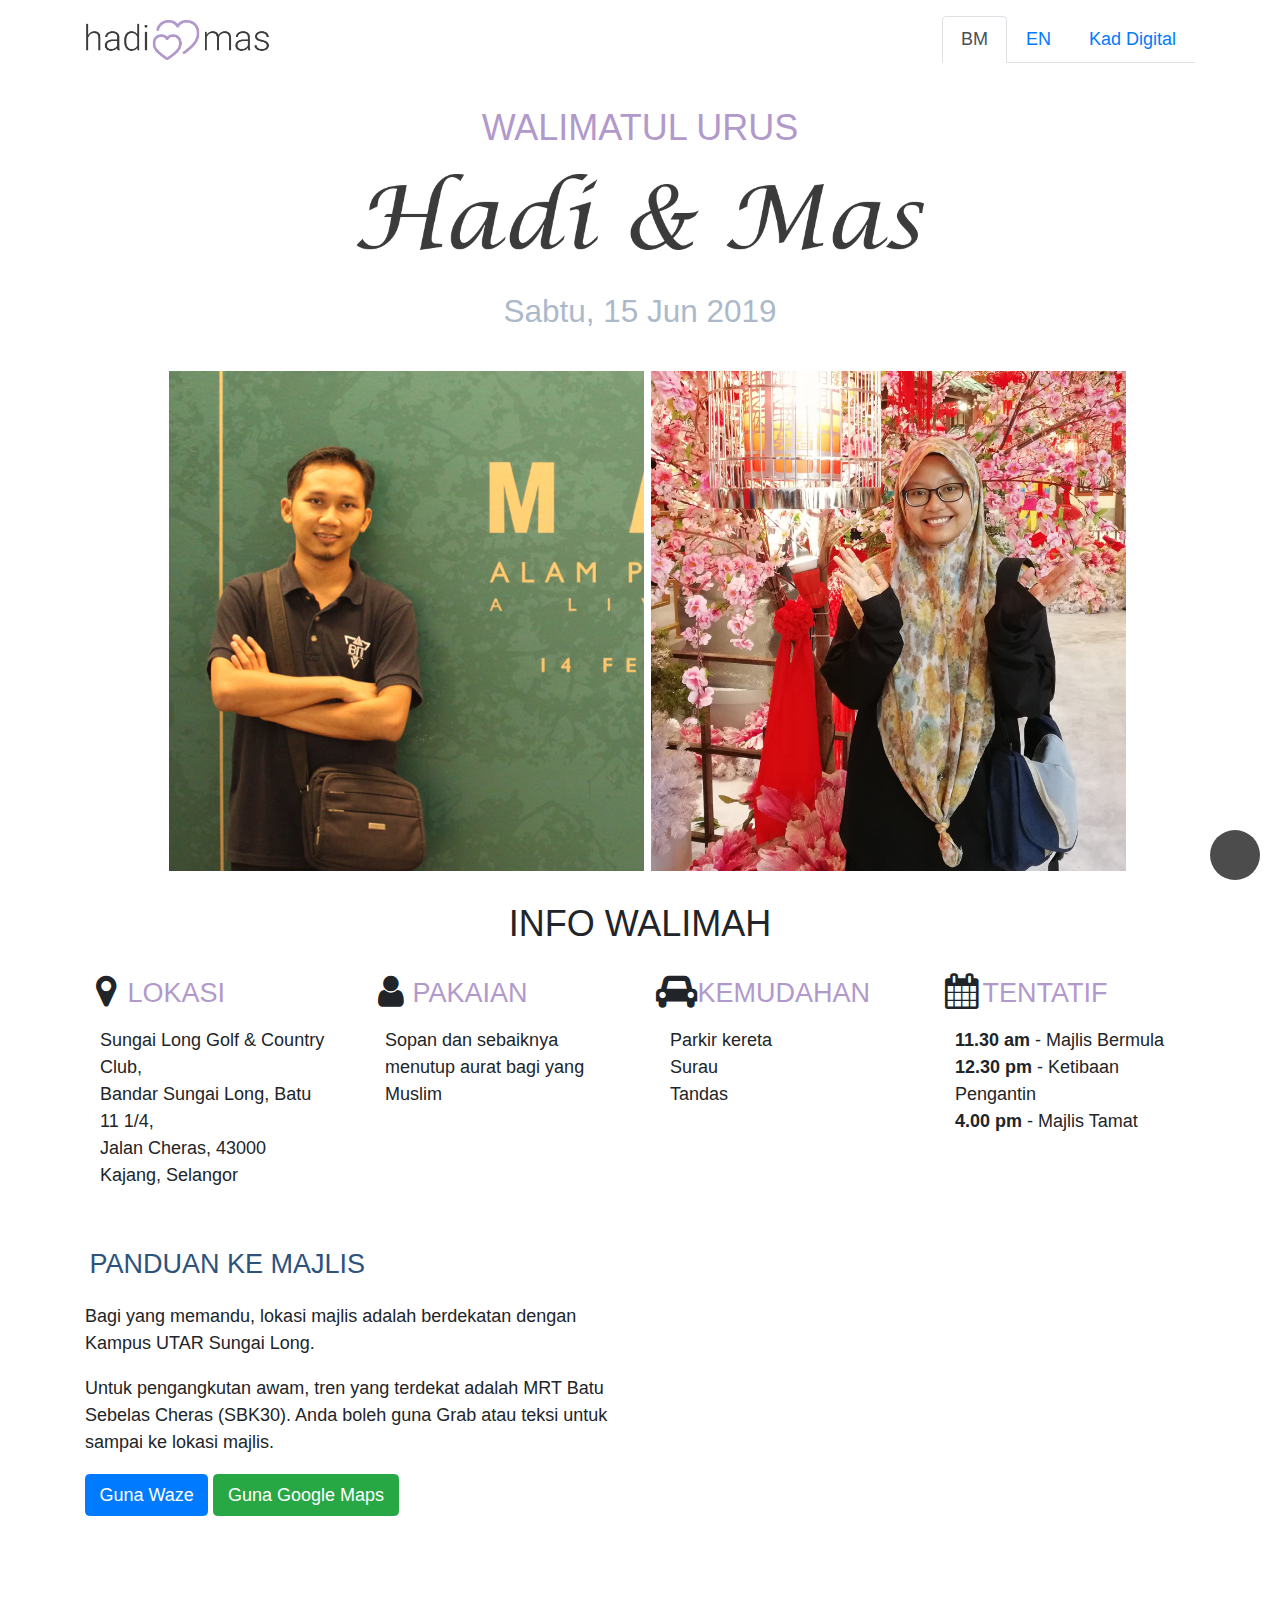
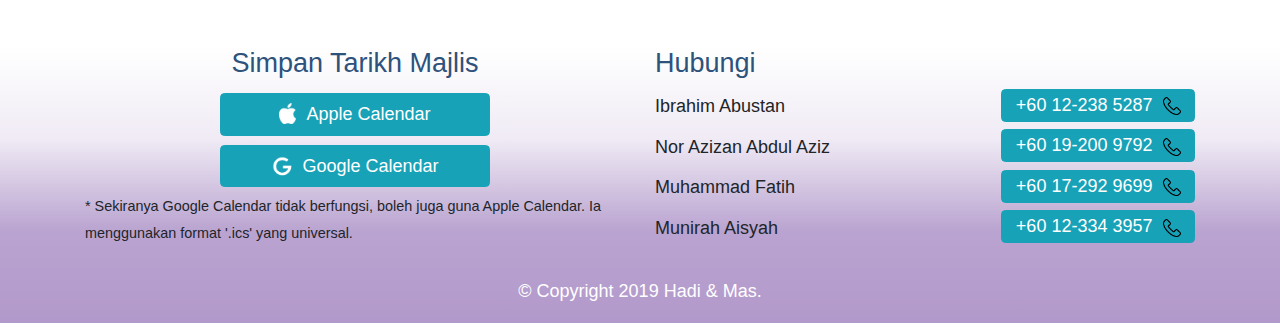
==== commit 24002475: "change 12.00 to 12.30" ====
--- a/index.html
+++ b/index.html
@@ -152,7 +152,7 @@
           <div class="col-12">
             <p>
               <strong>11.30 am</strong> - Majlis Bermula<br>
-              <strong>12.00 pm</strong> - Ketibaan Pengantin<br>
+              <strong>12.30 pm</strong> - Ketibaan Pengantin<br>
               <strong>4.00 pm</strong> - Majlis Tamat
             </p>
           </div>
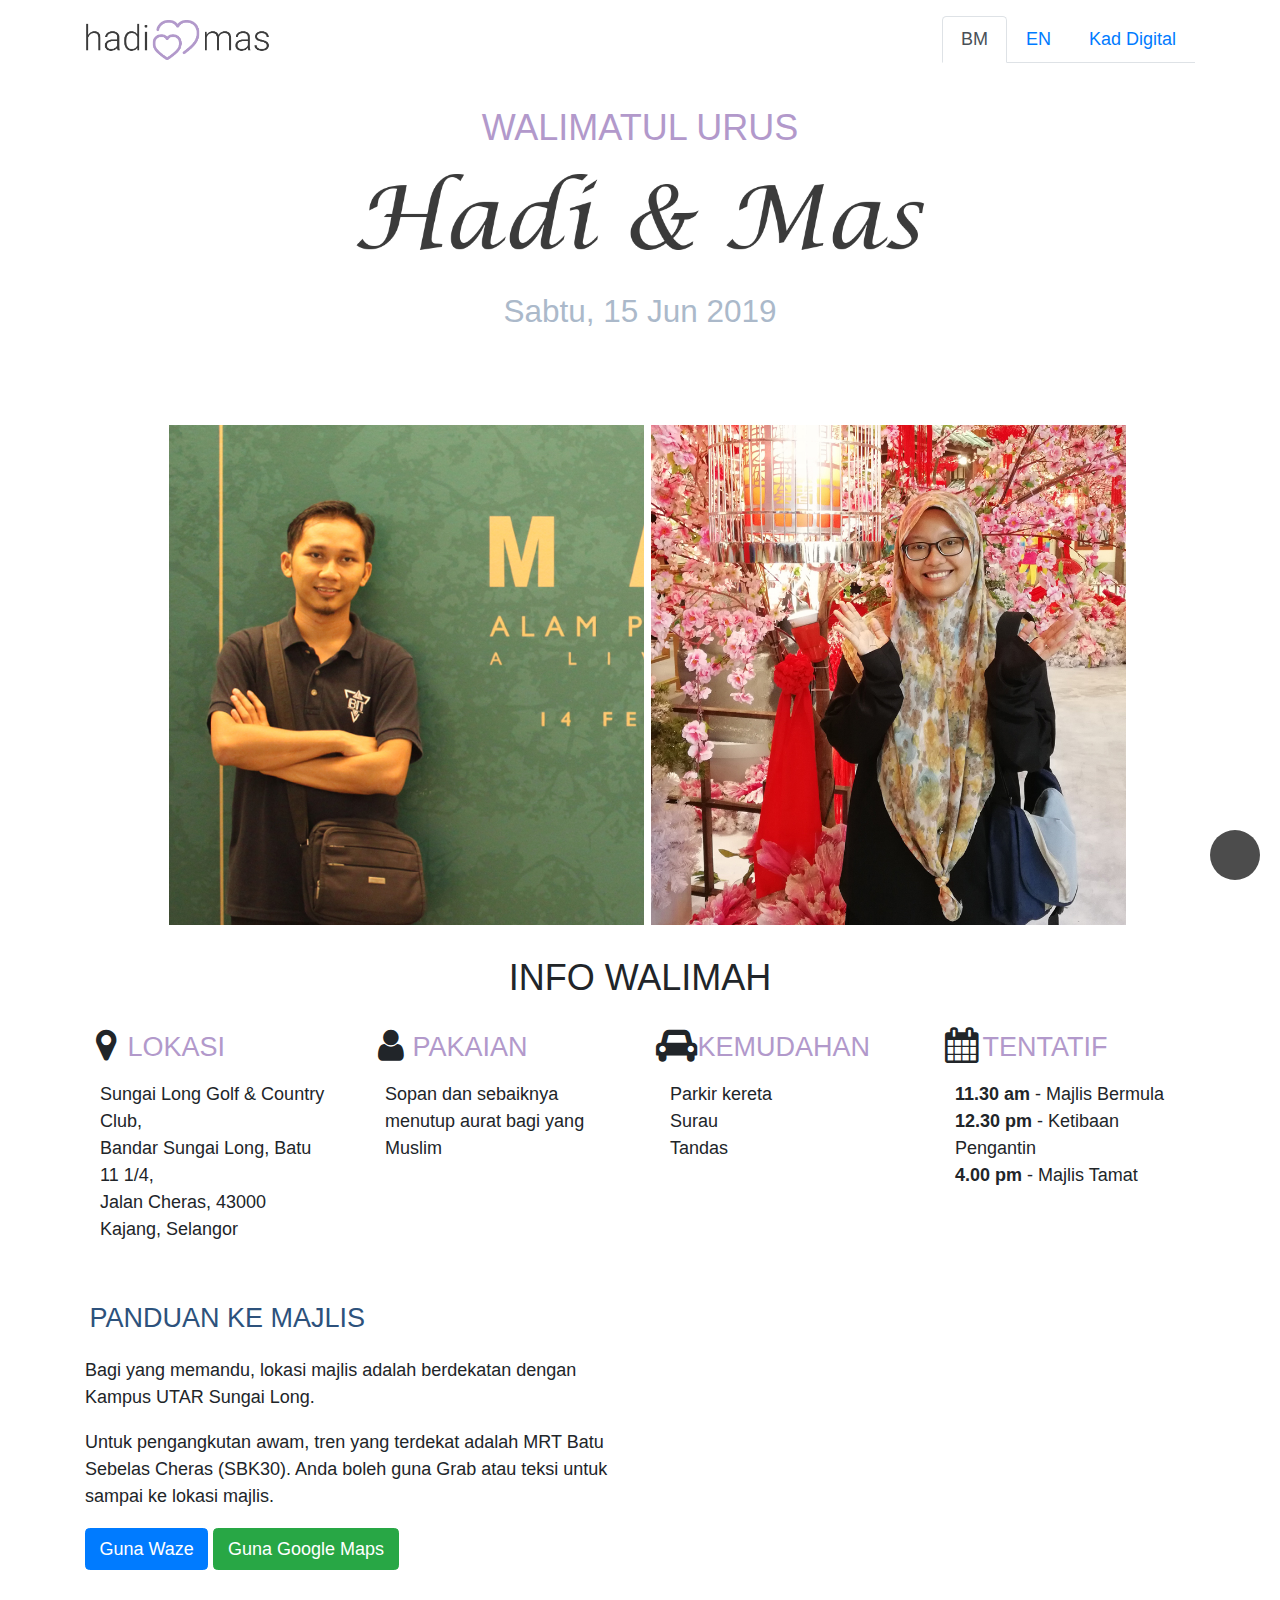
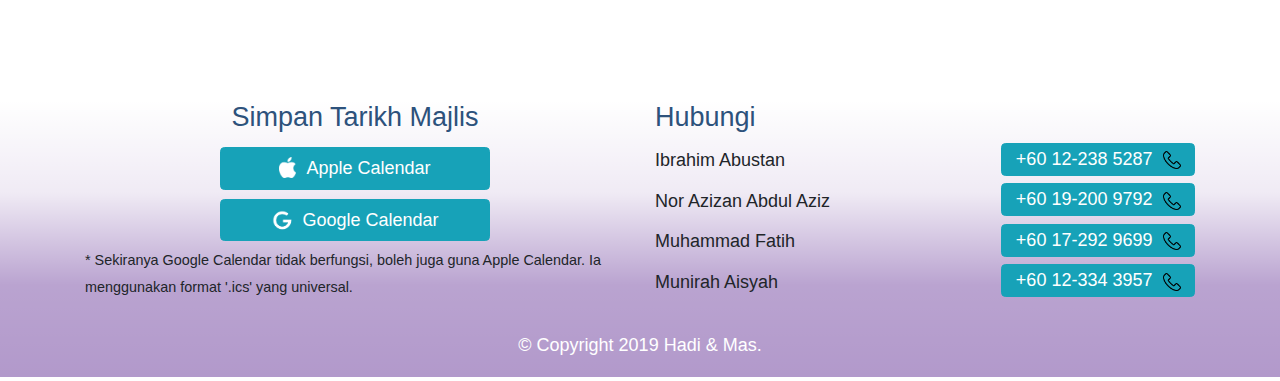
==== commit 0c641e83: "add countdown" ====
--- a/index.html
+++ b/index.html
@@ -60,6 +60,33 @@
       </div>
     </div>
   </div>
+
+  <div class="text-center text-tarikh w-100 py-4">
+    <div class="container">
+      <div class="row justify-content-center">
+          <!-- <h1 class="clock-text">Countdown Clock</h1> -->
+          <div id="clockdiv">
+            <div>
+              <span class="days"></span>
+              <div class="smalltext">Days</div>
+            </div>
+            <div>
+              <span class="hours"></span>
+              <div class="smalltext">Hours</div>
+            </div>
+            <div>
+              <span class="minutes"></span>
+              <div class="smalltext">Minutes</div>
+            </div>
+            <div>
+              <span class="seconds"></span>
+              <div class="smalltext">Seconds</div>
+            </div>
+          </div>
+        </div>
+      </div>
+    </div>
+  </div>
   <div class="">
     <div class="container">
       <div class="row">
@@ -76,6 +103,7 @@
       </div>
     </div>
   </div>
+
   <div class="py-3">
     <div class="container">
       <div class="row">
@@ -418,6 +446,61 @@
         document.documentElement.scrollTop = 0;
     }
 
+    // ----- Countdown
+    function getTimeRemaining(endtime) {
+      var t = Date.parse(endtime) - Date.parse(new Date());
+      var seconds = Math.floor((t / 1000) % 60);
+      var minutes = Math.floor((t / 1000 / 60) % 60);
+      var hours = Math.floor((t / (1000 * 60 * 60)) % 24);
+      var days = Math.floor(t / (1000 * 60 * 60 * 24));
+      return {
+        'total': t,
+        'days': days,
+        'hours': hours,
+        'minutes': minutes,
+        'seconds': seconds
+      };
+    }
+
+    function initializeClock(id, endtime) {
+      var clock = document.getElementById(id);
+      var daysSpan = clock.querySelector('.days');
+      var hoursSpan = clock.querySelector('.hours');
+      var minutesSpan = clock.querySelector('.minutes');
+      var secondsSpan = clock.querySelector('.seconds');
+
+      function updateClock() {
+        var t = getTimeRemaining(endtime);
+
+        daysSpan.innerHTML = t.days;
+        hoursSpan.innerHTML = ('0' + t.hours).slice(-2);
+        minutesSpan.innerHTML = ('0' + t.minutes).slice(-2);
+        secondsSpan.innerHTML = ('0' + t.seconds).slice(-2);
+
+        if (t.total <= 0) {
+          clearInterval(timeinterval);
+        }
+      }
+
+      updateClock();
+      var timeinterval = setInterval(updateClock, 1000);
+    }
+
+    var timeup =new Date('2019-06-15T11:00:00');
+    var deadline = new Date(Date.parse(timeup));
+
+    // var deadline = new Date(Date.parse(new Date()) + 20 * 24 * 60 * 60 * 1000);
+
+    initializeClock('clockdiv', deadline);
+
+    var today = new Date();
+    if (today > timeup) {
+      var p = document.getElementById("clockdiv");
+      p.remove();
+    }
+    // ----- Countdown
+
+
     function mapEventGoogle(){
       gtag('event', 'click', {'event_category' : 'Maps', 'event_label' : 'Google Map'});
     }
--- a/assets/css/customStyle.css
+++ b/assets/css/customStyle.css
@@ -367,4 +367,50 @@
 
 .bg-primary {
     background-color: #b299cb !important;
+}
+
+
+
+
+/* ----- countdown ----- */
+body{
+	/* text-align: center; */
+	/* background: #00ECB9; */
+  /* font-family: sans-serif; */
+  /* font-weight: 100; */
+}
+
+.clock-text{
+  color: #396;
+  font-weight: 100;
+  font-size: 40px;
+  margin: 40px 0px 20px;
+}
+
+#clockdiv{
+	font-family: sans-serif;
+	color: #fff;
+	display: inline-block;
+	font-weight: 100;
+	text-align: center;
+	font-size: 30px;
+}
+
+#clockdiv > div{
+	padding: 10px;
+	border-radius: 3px;
+	background: #00BF96;
+	display: inline-block;
+}
+
+#clockdiv div > span{
+	padding: 15px;
+	border-radius: 3px;
+	background: #00816A;
+	display: inline-block;
+}
+
+.smalltext{
+	padding-top: 5px;
+	font-size: 16px;
 }